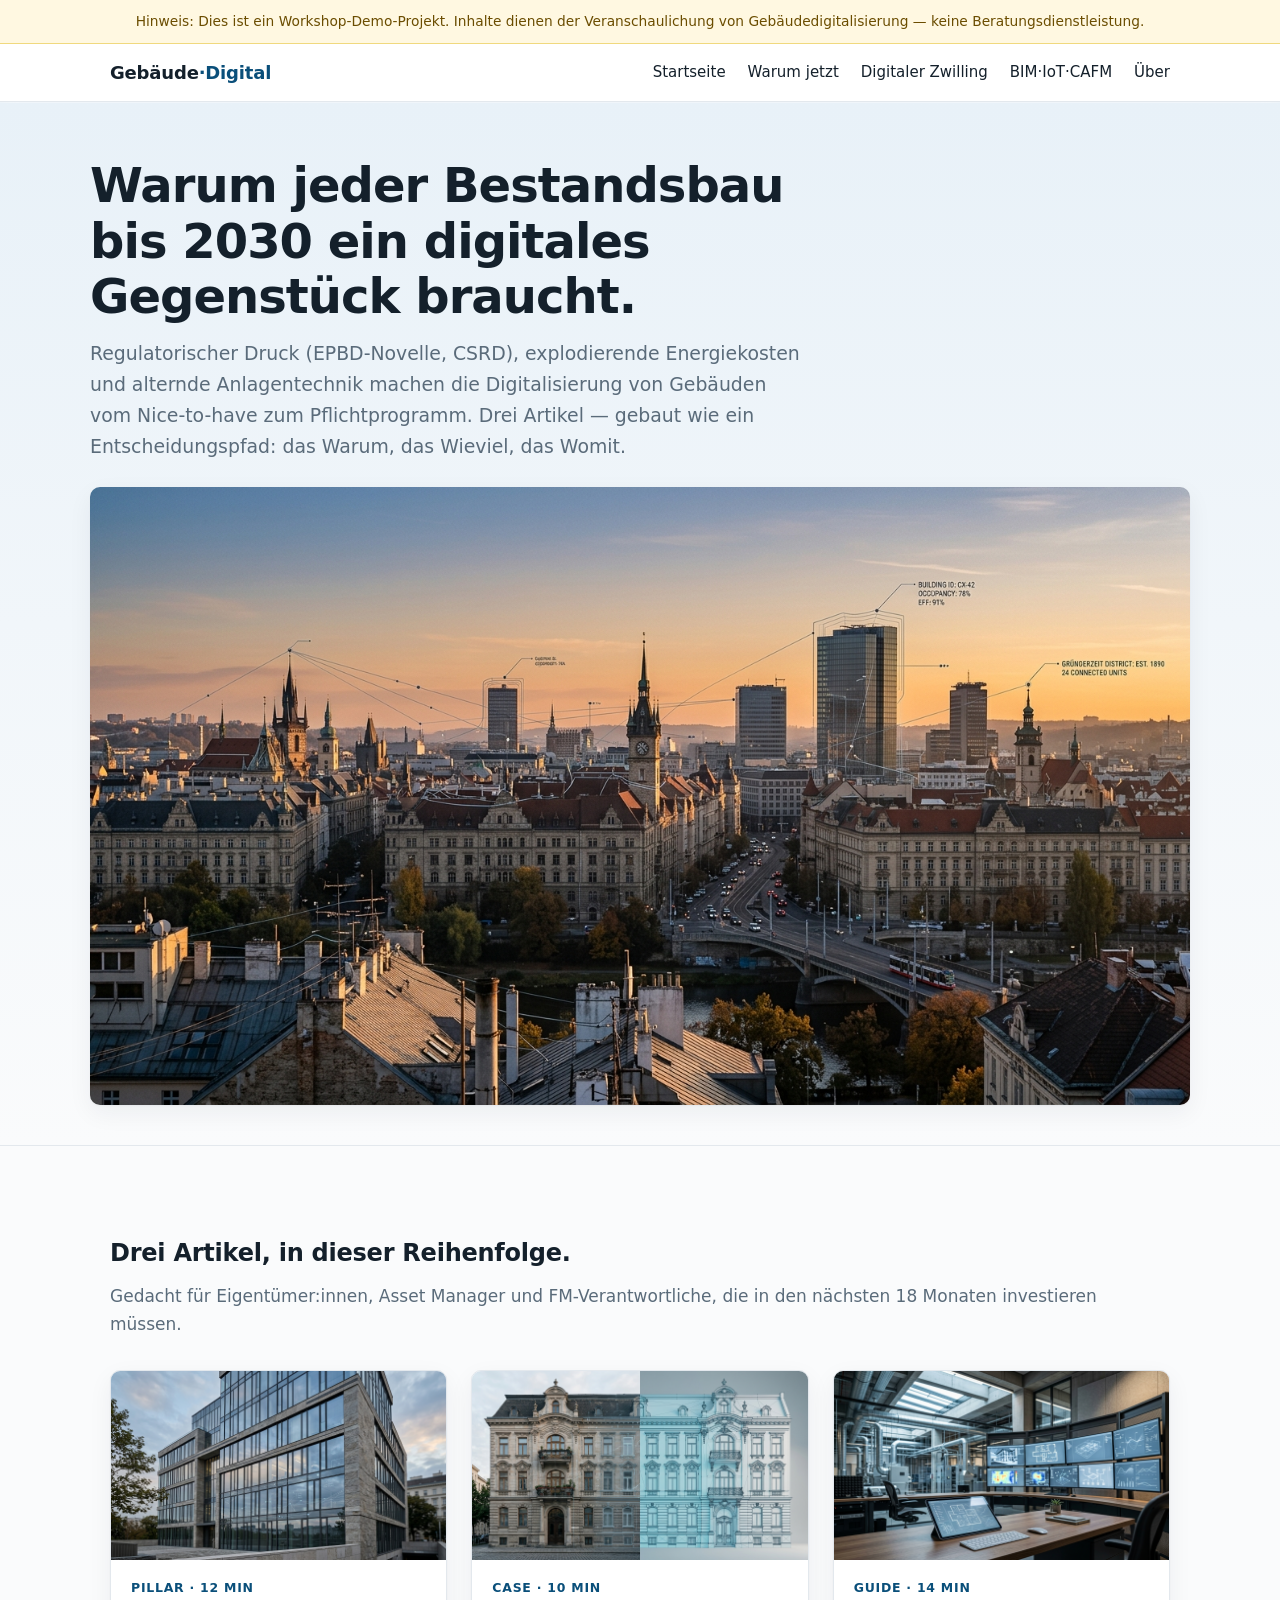
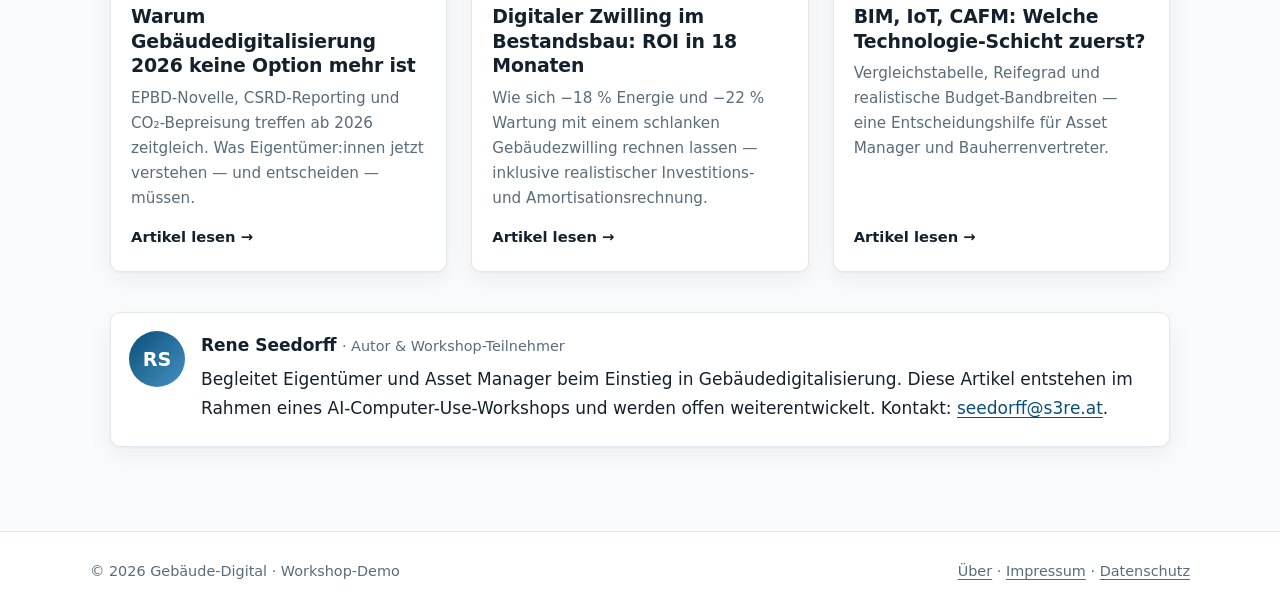
==== index.html @ 20bca10d "Initial blog: Gebäude-Digital Workshop-Demo (3 articles + AI hero images)" ====
<!doctype html>
<html lang="de-AT">
<head>
<meta charset="utf-8">
<meta name="viewport" content="width=device-width,initial-scale=1">
<title>Gebäude-Digital — Warum Bestandsgebäude jetzt digitalisieren müssen</title>
<meta name="description" content="Fachblog zur Gebäudedigitalisierung im DACH-Raum: EPBD, Digitale Zwillinge, BIM, IoT, CAFM. Drei tiefgehende Artikel für Bauherren, Asset und Facility Manager.">
<link rel="canonical" href="https://nichtagentur.github.io/gebaeude-digital/">
<link rel="stylesheet" href="assets/css/style.css">
<meta property="og:title" content="Gebäude-Digital — Warum Bestandsgebäude jetzt digitalisieren müssen">
<meta property="og:description" content="Fachblog zur Gebäudedigitalisierung im DACH-Raum: EPBD, Digitale Zwillinge, BIM, IoT, CAFM.">
<meta property="og:type" content="website">
<meta property="og:locale" content="de_AT">
<meta property="og:image" content="https://nichtagentur.github.io/gebaeude-digital/assets/img/hero-home.jpg">
<meta property="og:url" content="https://nichtagentur.github.io/gebaeude-digital/">
<meta name="twitter:card" content="summary_large_image">
<script type="application/ld+json">
{
  "@context": "https://schema.org",
  "@graph": [
    {
      "@type": "WebSite",
      "@id": "https://nichtagentur.github.io/gebaeude-digital/#website",
      "url": "https://nichtagentur.github.io/gebaeude-digital/",
      "name": "Gebäude-Digital",
      "inLanguage": "de-AT",
      "description": "Fachblog zur Gebäudedigitalisierung für Bauherren, Asset Manager und Facility Manager im DACH-Raum.",
      "publisher": {"@id": "https://nichtagentur.github.io/gebaeude-digital/#org"}
    },
    {
      "@type": "Organization",
      "@id": "https://nichtagentur.github.io/gebaeude-digital/#org",
      "name": "Gebäude-Digital (Workshop-Demo)",
      "url": "https://nichtagentur.github.io/gebaeude-digital/",
      "description": "Demonstrationsprojekt im Rahmen eines AI-Computer-Use-Workshops, Wien."
    },
    {
      "@type": "Person",
      "@id": "https://nichtagentur.github.io/gebaeude-digital/#author",
      "name": "Rene Seedorff",
      "description": "Workshop-Teilnehmer und Autor dieser Demo-Artikel.",
      "email": "seedorff@s3re.at"
    }
  ]
}
</script>
</head>
<body>
<div class="demo-notice">Hinweis: Dies ist ein Workshop-Demo-Projekt. Inhalte dienen der Veranschaulichung von Gebäudedigitalisierung — keine Beratungsdienstleistung.</div>

<header class="site-header">
  <div class="site-header-inner">
    <a class="brand" href="./">Gebäude<span>·Digital</span></a>
    <nav class="site-nav" aria-label="Hauptnavigation">
      <a href="./">Startseite</a>
      <a href="warum-gebaeude-digitalisieren-2026.html">Warum jetzt</a>
      <a href="digitaler-zwilling-bestandsbau-roi.html">Digitaler Zwilling</a>
      <a href="bim-iot-cafm-technologie-stack.html">BIM·IoT·CAFM</a>
      <a href="ueber.html">Über</a>
    </nav>
  </div>
</header>

<section class="hero">
  <div class="hero-inner">
    <h1>Warum jeder Bestandsbau bis 2030 ein digitales Gegenstück braucht.</h1>
    <p class="lede">Regulatorischer Druck (EPBD-Novelle, CSRD), explodierende Energiekosten und alternde Anlagentechnik machen die Digitalisierung von Gebäuden vom Nice-to-have zum Pflichtprogramm. Drei Artikel — gebaut wie ein Entscheidungspfad: das Warum, das Wieviel, das Womit.</p>
    <img src="assets/img/hero-home.jpg" alt="Skyline mit Bürogebäuden und überlagerten Gebäudedaten — symbolisch für Gebäudedigitalisierung im DACH-Raum" width="1600" height="900" loading="eager" fetchpriority="high">
  </div>
</section>

<main class="wide">
  <h2 class="section-head">Drei Artikel, in dieser Reihenfolge.</h2>
  <p class="section-sub">Gedacht für Eigentümer:innen, Asset Manager und FM-Verantwortliche, die in den nächsten 18 Monaten investieren müssen.</p>

  <div class="cards">
    <article class="card">
      <a href="warum-gebaeude-digitalisieren-2026.html"><img src="assets/img/hero-warum.jpg" alt="Modernes Bürogebäude in Wien mit Energie-Dateneinblendungen — Symbolbild Gebäudedigitalisierung" width="1600" height="900" loading="lazy"></a>
      <div class="card-body">
        <div class="card-tag">Pillar · 12 min</div>
        <h2><a href="warum-gebaeude-digitalisieren-2026.html">Warum Gebäudedigitalisierung 2026 keine Option mehr ist</a></h2>
        <p>EPBD-Novelle, CSRD-Reporting und CO₂-Bepreisung treffen ab 2026 zeitgleich. Was Eigentümer:innen jetzt verstehen — und entscheiden — müssen.</p>
        <span class="more">Artikel lesen →</span>
      </div>
    </article>

    <article class="card">
      <a href="digitaler-zwilling-bestandsbau-roi.html"><img src="assets/img/hero-zwilling.jpg" alt="Vergleich zwischen einem Gründerzeit-Wohnhaus und seinem digitalen Zwilling als Wireframe-Modell" width="1600" height="900" loading="lazy"></a>
      <div class="card-body">
        <div class="card-tag">Case · 10 min</div>
        <h2><a href="digitaler-zwilling-bestandsbau-roi.html">Digitaler Zwilling im Bestandsbau: ROI in 18 Monaten</a></h2>
        <p>Wie sich −18 % Energie und −22 % Wartung mit einem schlanken Gebäudezwilling rechnen lassen — inklusive realistischer Investitions- und Amortisationsrechnung.</p>
        <span class="more">Artikel lesen →</span>
      </div>
    </article>

    <article class="card">
      <a href="bim-iot-cafm-technologie-stack.html"><img src="assets/img/hero-stack.jpg" alt="Gebäudeleitstand mit Dashboards und Tablet — Symbolbild für BIM, IoT und CAFM Technologie-Stack" width="1600" height="900" loading="lazy"></a>
      <div class="card-body">
        <div class="card-tag">Guide · 14 min</div>
        <h2><a href="bim-iot-cafm-technologie-stack.html">BIM, IoT, CAFM: Welche Technologie-Schicht zuerst?</a></h2>
        <p>Vergleichstabelle, Reifegrad und realistische Budget-Bandbreiten — eine Entscheidungshilfe für Asset Manager und Bauherrenvertreter.</p>
        <span class="more">Artikel lesen →</span>
      </div>
    </article>
  </div>

  <section class="author">
    <div class="author-avatar">RS</div>
    <div class="author-body">
      <p><strong>Rene Seedorff</strong> <span class="role">· Autor & Workshop-Teilnehmer</span></p>
      <p>Begleitet Eigentümer und Asset Manager beim Einstieg in Gebäudedigitalisierung. Diese Artikel entstehen im Rahmen eines AI-Computer-Use-Workshops und werden offen weiterentwickelt. Kontakt: <a href="mailto:seedorff@s3re.at">seedorff@s3re.at</a>.</p>
    </div>
  </section>
</main>

<footer class="site-footer">
  <div class="site-footer-inner">
    <div>© 2026 Gebäude-Digital · Workshop-Demo</div>
    <nav>
      <a href="ueber.html">Über</a> ·
      <a href="impressum.html">Impressum</a> ·
      <a href="datenschutz.html">Datenschutz</a>
    </nav>
  </div>
</footer>
</body>
</html>
---- assets/css/style.css ----
/* Gebäude-Digital — minimal, fast, GitHub-Pages */
:root {
  --c-bg: #fafbfc;
  --c-surface: #ffffff;
  --c-text: #14202b;
  --c-muted: #5a6b7a;
  --c-border: #e3e8ed;
  --c-accent: #0a4f7a;
  --c-accent-soft: #e8f1f8;
  --c-warn: #b14e00;
  --max: 760px;
  --max-wide: 1100px;
  --r: 10px;
  --shadow: 0 1px 2px rgba(20,32,43,.04), 0 8px 24px rgba(20,32,43,.06);
}
* { box-sizing: border-box; }
html { scroll-behavior: smooth; }
body {
  margin: 0;
  font-family: -apple-system, BlinkMacSystemFont, "Segoe UI", system-ui, "Helvetica Neue", Arial, sans-serif;
  font-size: 17px;
  line-height: 1.65;
  color: var(--c-text);
  background: var(--c-bg);
  -webkit-font-smoothing: antialiased;
}
img { max-width: 100%; height: auto; display: block; }
a { color: var(--c-accent); text-decoration: underline; text-underline-offset: 3px; }
a:hover { text-decoration-thickness: 2px; }

/* Header */
.site-header {
  background: var(--c-surface);
  border-bottom: 1px solid var(--c-border);
  position: sticky; top: 0; z-index: 50;
  backdrop-filter: saturate(1.4) blur(8px);
}
.site-header-inner {
  max-width: var(--max-wide);
  margin: 0 auto;
  padding: 14px 20px;
  display: flex;
  align-items: center;
  justify-content: space-between;
  gap: 20px;
}
.brand {
  font-weight: 700;
  font-size: 18px;
  color: var(--c-text);
  text-decoration: none;
  letter-spacing: -0.01em;
}
.brand span { color: var(--c-accent); }
.site-nav { display: flex; gap: 22px; flex-wrap: wrap; }
.site-nav a { color: var(--c-text); text-decoration: none; font-weight: 500; font-size: 15px; }
.site-nav a:hover { color: var(--c-accent); }

/* Hero */
.hero {
  background: linear-gradient(180deg, var(--c-accent-soft) 0%, var(--c-bg) 100%);
  padding: 56px 20px 40px;
  border-bottom: 1px solid var(--c-border);
}
.hero-inner { max-width: var(--max-wide); margin: 0 auto; }
.hero h1 {
  font-size: clamp(2rem, 4vw, 3rem);
  line-height: 1.15;
  letter-spacing: -0.02em;
  margin: 0 0 14px;
  max-width: 22ch;
}
.hero p.lede {
  font-size: 1.18rem;
  color: var(--c-muted);
  max-width: 60ch;
  margin: 0 0 24px;
}
.hero img {
  border-radius: var(--r);
  box-shadow: var(--shadow);
  margin-top: 20px;
  aspect-ratio: 16/9;
  object-fit: cover;
}

/* Container */
main { max-width: var(--max); margin: 0 auto; padding: 40px 20px 60px; }
main.wide { max-width: var(--max-wide); }

/* Article */
article h1 {
  font-size: clamp(1.7rem, 3vw, 2.4rem);
  line-height: 1.2;
  letter-spacing: -0.015em;
  margin: 0 0 12px;
}
article .meta {
  color: var(--c-muted);
  font-size: 0.95rem;
  margin-bottom: 28px;
  display: flex; flex-wrap: wrap; gap: 14px;
}
article .hero-img {
  border-radius: var(--r);
  box-shadow: var(--shadow);
  margin: 0 0 32px;
  aspect-ratio: 16/9;
  object-fit: cover;
  width: 100%;
}
article h2 {
  font-size: 1.5rem;
  margin: 44px 0 12px;
  letter-spacing: -0.01em;
}
article h3 { font-size: 1.18rem; margin: 28px 0 8px; }
article p { margin: 0 0 16px; }
article ul, article ol { padding-left: 22px; margin: 0 0 16px; }
article li { margin-bottom: 6px; }
article blockquote {
  border-left: 3px solid var(--c-accent);
  padding: 4px 0 4px 18px;
  color: var(--c-muted);
  margin: 24px 0;
  font-style: italic;
}
article table {
  width: 100%;
  border-collapse: collapse;
  margin: 20px 0;
  font-size: 0.95rem;
  background: var(--c-surface);
  border-radius: var(--r);
  overflow: hidden;
  box-shadow: var(--shadow);
}
article th, article td {
  text-align: left;
  padding: 12px 14px;
  border-bottom: 1px solid var(--c-border);
  vertical-align: top;
}
article th { background: var(--c-accent-soft); font-weight: 600; color: var(--c-text); }
article tr:last-child td { border-bottom: none; }

/* Callouts */
.callout {
  background: var(--c-accent-soft);
  border-left: 4px solid var(--c-accent);
  padding: 16px 18px;
  border-radius: 4px;
  margin: 24px 0;
  font-size: 0.97rem;
}
.callout strong { color: var(--c-accent); }
.callout.warn { background: #fff3e8; border-left-color: var(--c-warn); }
.callout.warn strong { color: var(--c-warn); }

/* TL;DR */
.tldr {
  background: var(--c-surface);
  border: 1px solid var(--c-border);
  border-radius: var(--r);
  padding: 18px 22px;
  margin: 0 0 32px;
  box-shadow: var(--shadow);
}
.tldr h2 {
  margin: 0 0 8px;
  font-size: 0.85rem;
  text-transform: uppercase;
  letter-spacing: 0.08em;
  color: var(--c-accent);
}
.tldr p { margin: 0; }

/* FAQ */
.faq h2 { margin-top: 40px; }
.faq details {
  background: var(--c-surface);
  border: 1px solid var(--c-border);
  border-radius: var(--r);
  padding: 14px 18px;
  margin-bottom: 10px;
}
.faq details[open] { box-shadow: var(--shadow); }
.faq summary {
  font-weight: 600;
  cursor: pointer;
  list-style: none;
  position: relative;
  padding-right: 26px;
}
.faq summary::-webkit-details-marker { display: none; }
.faq summary::after {
  content: "+"; position: absolute; right: 0; top: 0;
  font-size: 1.3rem; font-weight: 400; color: var(--c-accent);
}
.faq details[open] summary::after { content: "−"; }
.faq details p { margin: 12px 0 0; }

/* Author box */
.author {
  display: flex;
  gap: 16px;
  align-items: flex-start;
  background: var(--c-surface);
  border: 1px solid var(--c-border);
  border-radius: var(--r);
  padding: 18px;
  margin: 40px 0 24px;
  box-shadow: var(--shadow);
}
.author-avatar {
  width: 56px; height: 56px;
  border-radius: 50%;
  background: linear-gradient(135deg, var(--c-accent), #4691c1);
  color: white;
  display: flex; align-items: center; justify-content: center;
  font-weight: 700; font-size: 1.2rem;
  flex-shrink: 0;
}
.author-body p { margin: 0 0 6px; }
.author-body .role { color: var(--c-muted); font-size: 0.9rem; }

/* Article cards (home) */
.cards {
  display: grid;
  gap: 24px;
  grid-template-columns: repeat(auto-fit, minmax(280px, 1fr));
  margin: 32px 0;
}
.card {
  background: var(--c-surface);
  border: 1px solid var(--c-border);
  border-radius: var(--r);
  overflow: hidden;
  box-shadow: var(--shadow);
  transition: transform .18s ease, box-shadow .18s ease;
  display: flex; flex-direction: column;
}
.card:hover { transform: translateY(-2px); box-shadow: 0 4px 8px rgba(20,32,43,.06), 0 16px 36px rgba(20,32,43,.08); }
.card img { aspect-ratio: 16/9; object-fit: cover; }
.card-body { padding: 18px 20px 22px; flex: 1; display: flex; flex-direction: column; }
.card-tag {
  font-size: 0.78rem;
  text-transform: uppercase;
  letter-spacing: 0.06em;
  color: var(--c-accent);
  font-weight: 600;
  margin-bottom: 6px;
}
.card h2 { font-size: 1.18rem; margin: 0 0 8px; line-height: 1.3; }
.card h2 a { color: var(--c-text); text-decoration: none; }
.card h2 a:hover { color: var(--c-accent); }
.card p { color: var(--c-muted); margin: 0 0 14px; font-size: 0.95rem; }
.card .more {
  margin-top: auto;
  font-size: 0.92rem;
  font-weight: 600;
}

/* Section heads on home */
.section-head { margin: 48px 0 8px; font-size: 1.5rem; letter-spacing: -0.01em; }
.section-sub { color: var(--c-muted); margin: 0 0 16px; }

/* Internal links block */
.related {
  background: var(--c-accent-soft);
  border-radius: var(--r);
  padding: 20px 22px;
  margin: 36px 0 8px;
}
.related h2 { margin: 0 0 10px; font-size: 1.05rem; }
.related ul { margin: 0; padding-left: 20px; }

/* Footer */
.site-footer {
  border-top: 1px solid var(--c-border);
  background: var(--c-surface);
  padding: 28px 20px;
  color: var(--c-muted);
  font-size: 0.9rem;
}
.site-footer-inner {
  max-width: var(--max-wide);
  margin: 0 auto;
  display: flex;
  flex-wrap: wrap;
  gap: 12px 24px;
  justify-content: space-between;
}
.site-footer a { color: var(--c-muted); }
.demo-notice {
  background: #fff8e1;
  color: #6b4d00;
  padding: 10px 20px;
  font-size: 0.86rem;
  text-align: center;
  border-bottom: 1px solid #f0d97e;
}

@media (max-width: 600px) {
  body { font-size: 16px; }
  .hero { padding: 36px 18px 28px; }
  .site-nav { gap: 14px; }
}
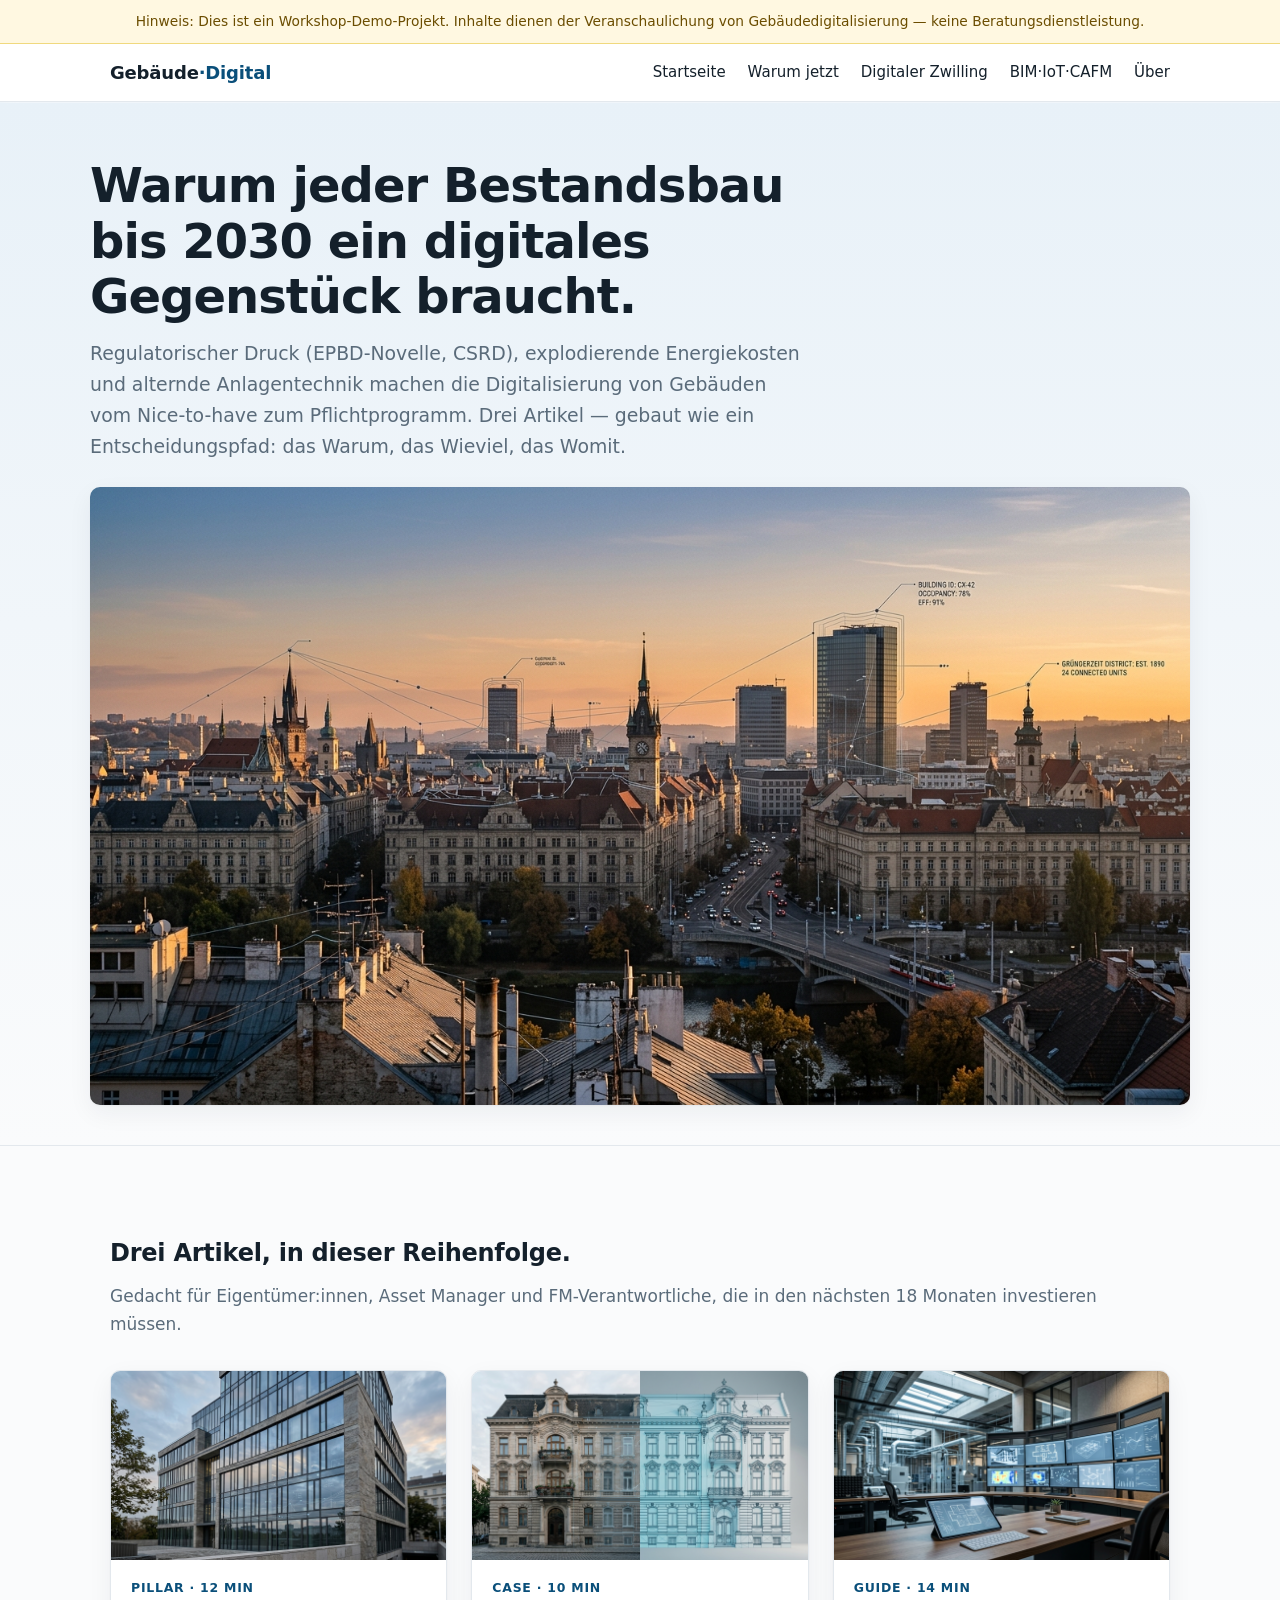
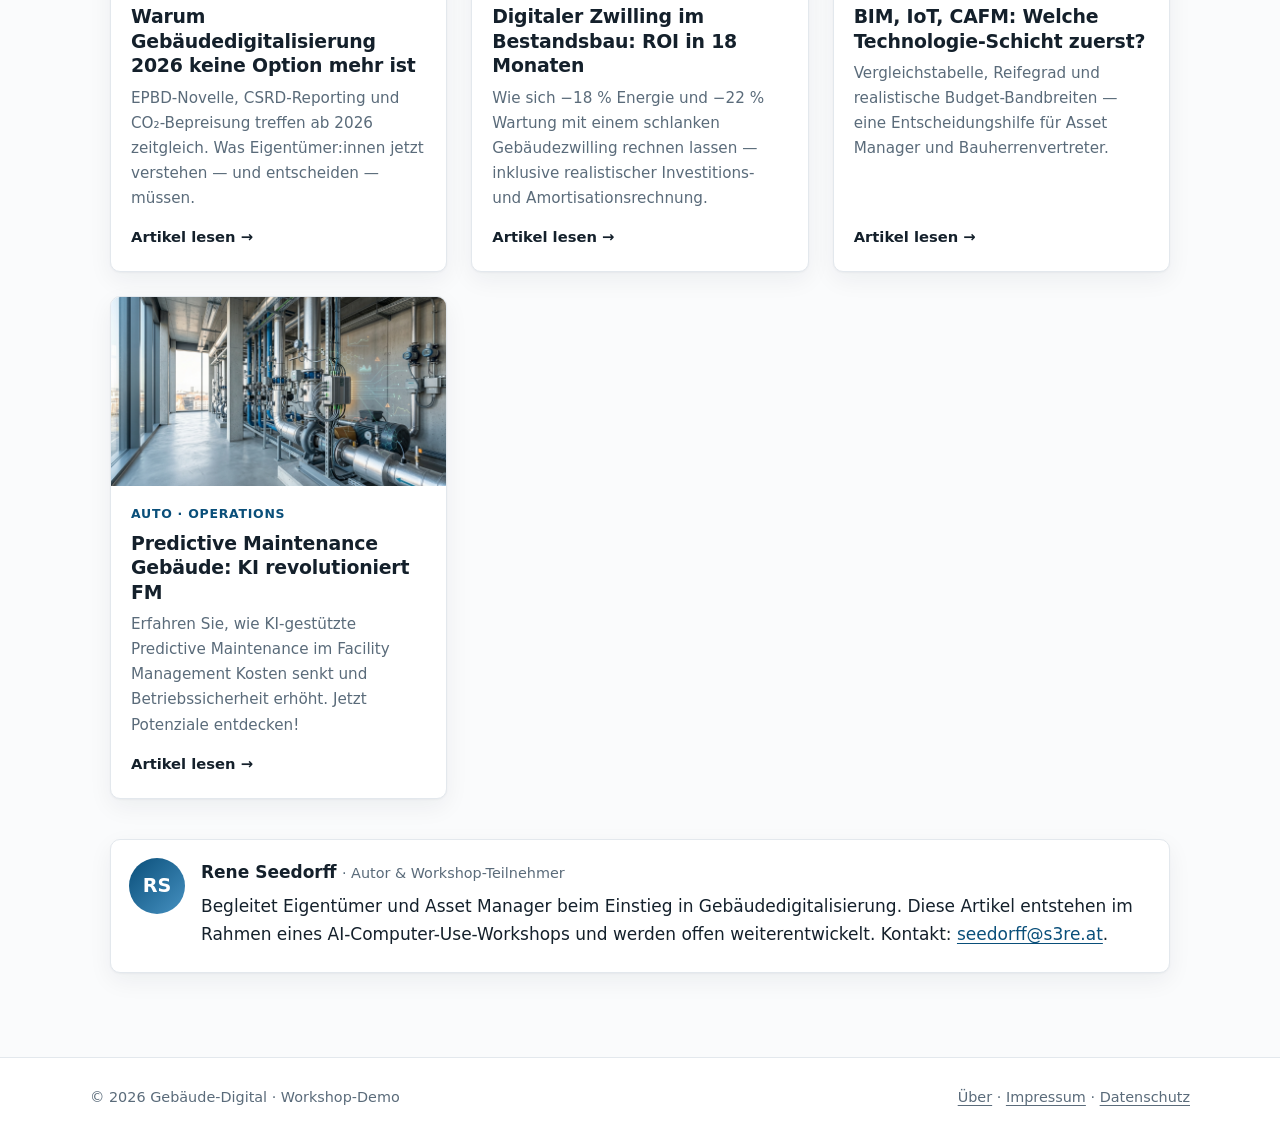
==== commit f723e2a4: "auto: add article predictive-maintenance-ki-facility-management" ====
--- a/index.html
+++ b/index.html
@@ -103,6 +103,16 @@
         <span class="more">Artikel lesen →</span>
       </div>
     </article>
+    <article class="card">
+      <a href="predictive-maintenance-ki-facility-management.html"><img src="assets/img/hero-predictive-maintenance-ki-facility-management.jpg" alt="Symbolbild Predictive Maintenance Gebäude" width="1600" height="900" loading="lazy"></a>
+      <div class="card-body">
+        <div class="card-tag">Auto · Operations</div>
+        <h2><a href="predictive-maintenance-ki-facility-management.html">Predictive Maintenance Gebäude: KI revolutioniert FM</a></h2>
+        <p>Erfahren Sie, wie KI-gestützte Predictive Maintenance im Facility Management Kosten senkt und Betriebssicherheit erhöht. Jetzt Potenziale entdecken!</p>
+        <span class="more">Artikel lesen →</span>
+      </div>
+    </article>
+
   </div>
 
   <section class="author">
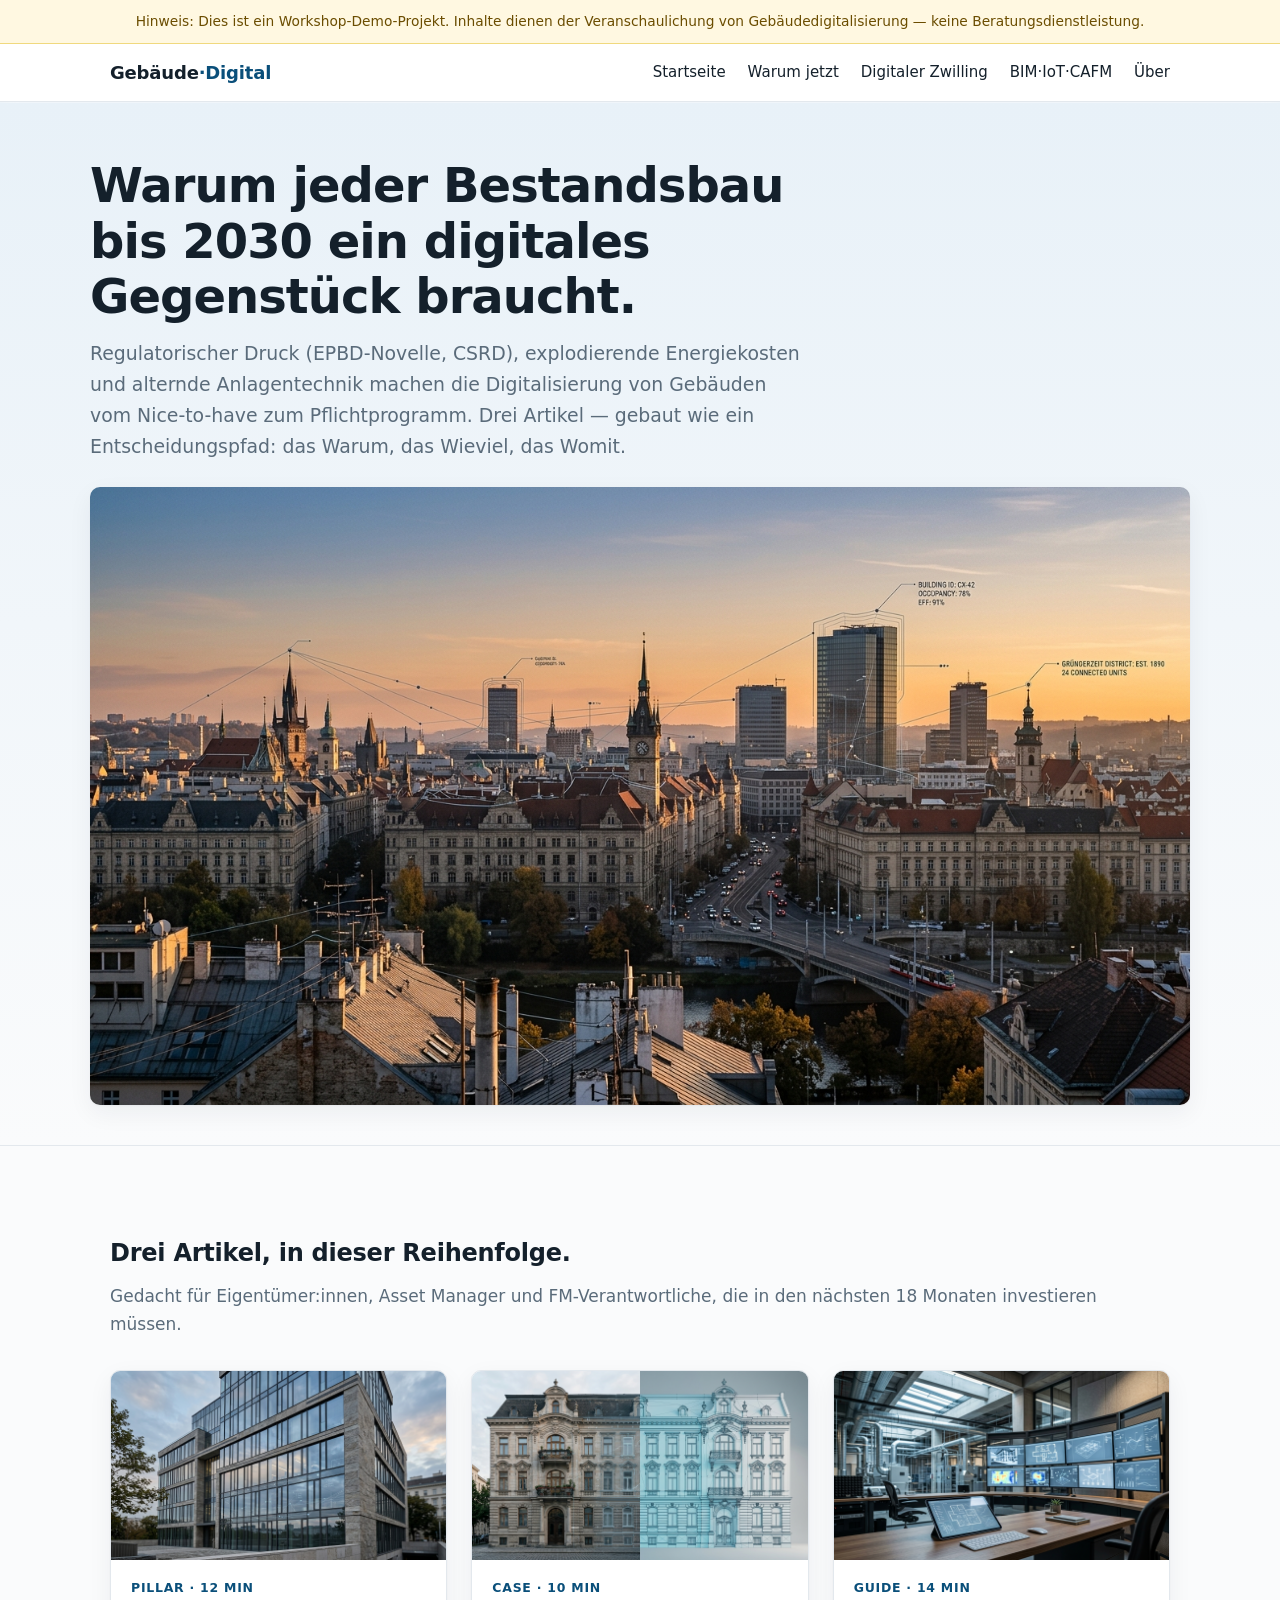
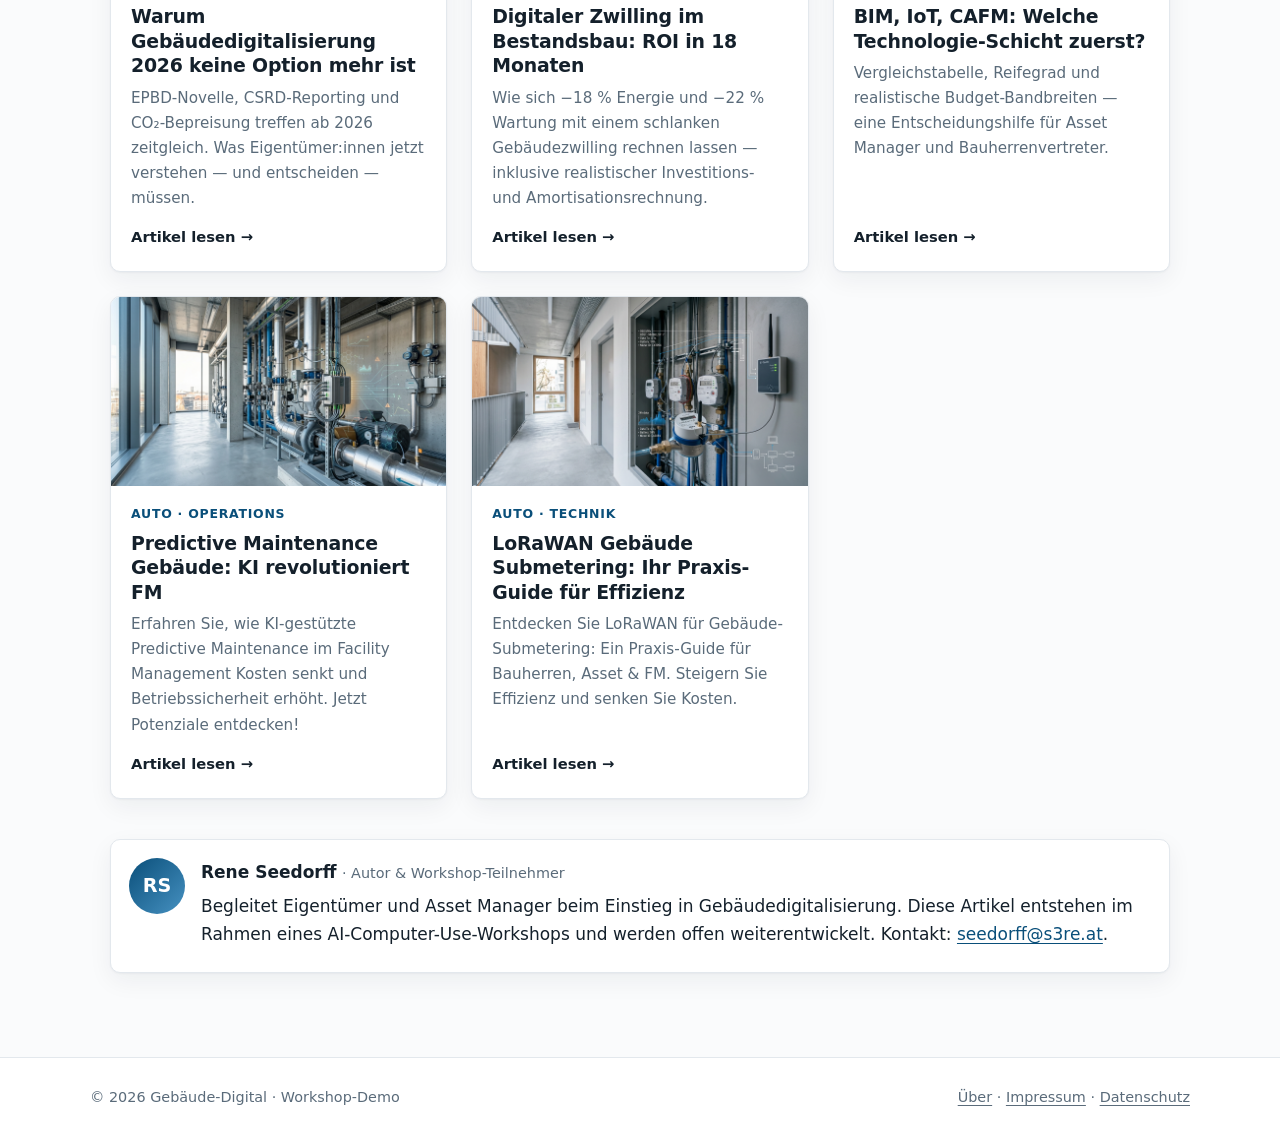
==== commit 8cb0b4f0: "auto: add article lorawan-submetering-praxis-guide" ====
--- a/index.html
+++ b/index.html
@@ -113,6 +113,16 @@
       </div>
     </article>
 
+    <article class="card">
+      <a href="lorawan-submetering-praxis-guide.html"><img src="assets/img/hero-lorawan-submetering-praxis-guide.jpg" alt="Symbolbild LoRaWAN Gebäude Submetering" width="1600" height="900" loading="lazy"></a>
+      <div class="card-body">
+        <div class="card-tag">Auto · Technik</div>
+        <h2><a href="lorawan-submetering-praxis-guide.html">LoRaWAN Gebäude Submetering: Ihr Praxis-Guide für Effizienz</a></h2>
+        <p>Entdecken Sie LoRaWAN für Gebäude-Submetering: Ein Praxis-Guide für Bauherren, Asset &amp; FM. Steigern Sie Effizienz und senken Sie Kosten.</p>
+        <span class="more">Artikel lesen →</span>
+      </div>
+    </article>
+
   </div>
 
   <section class="author">
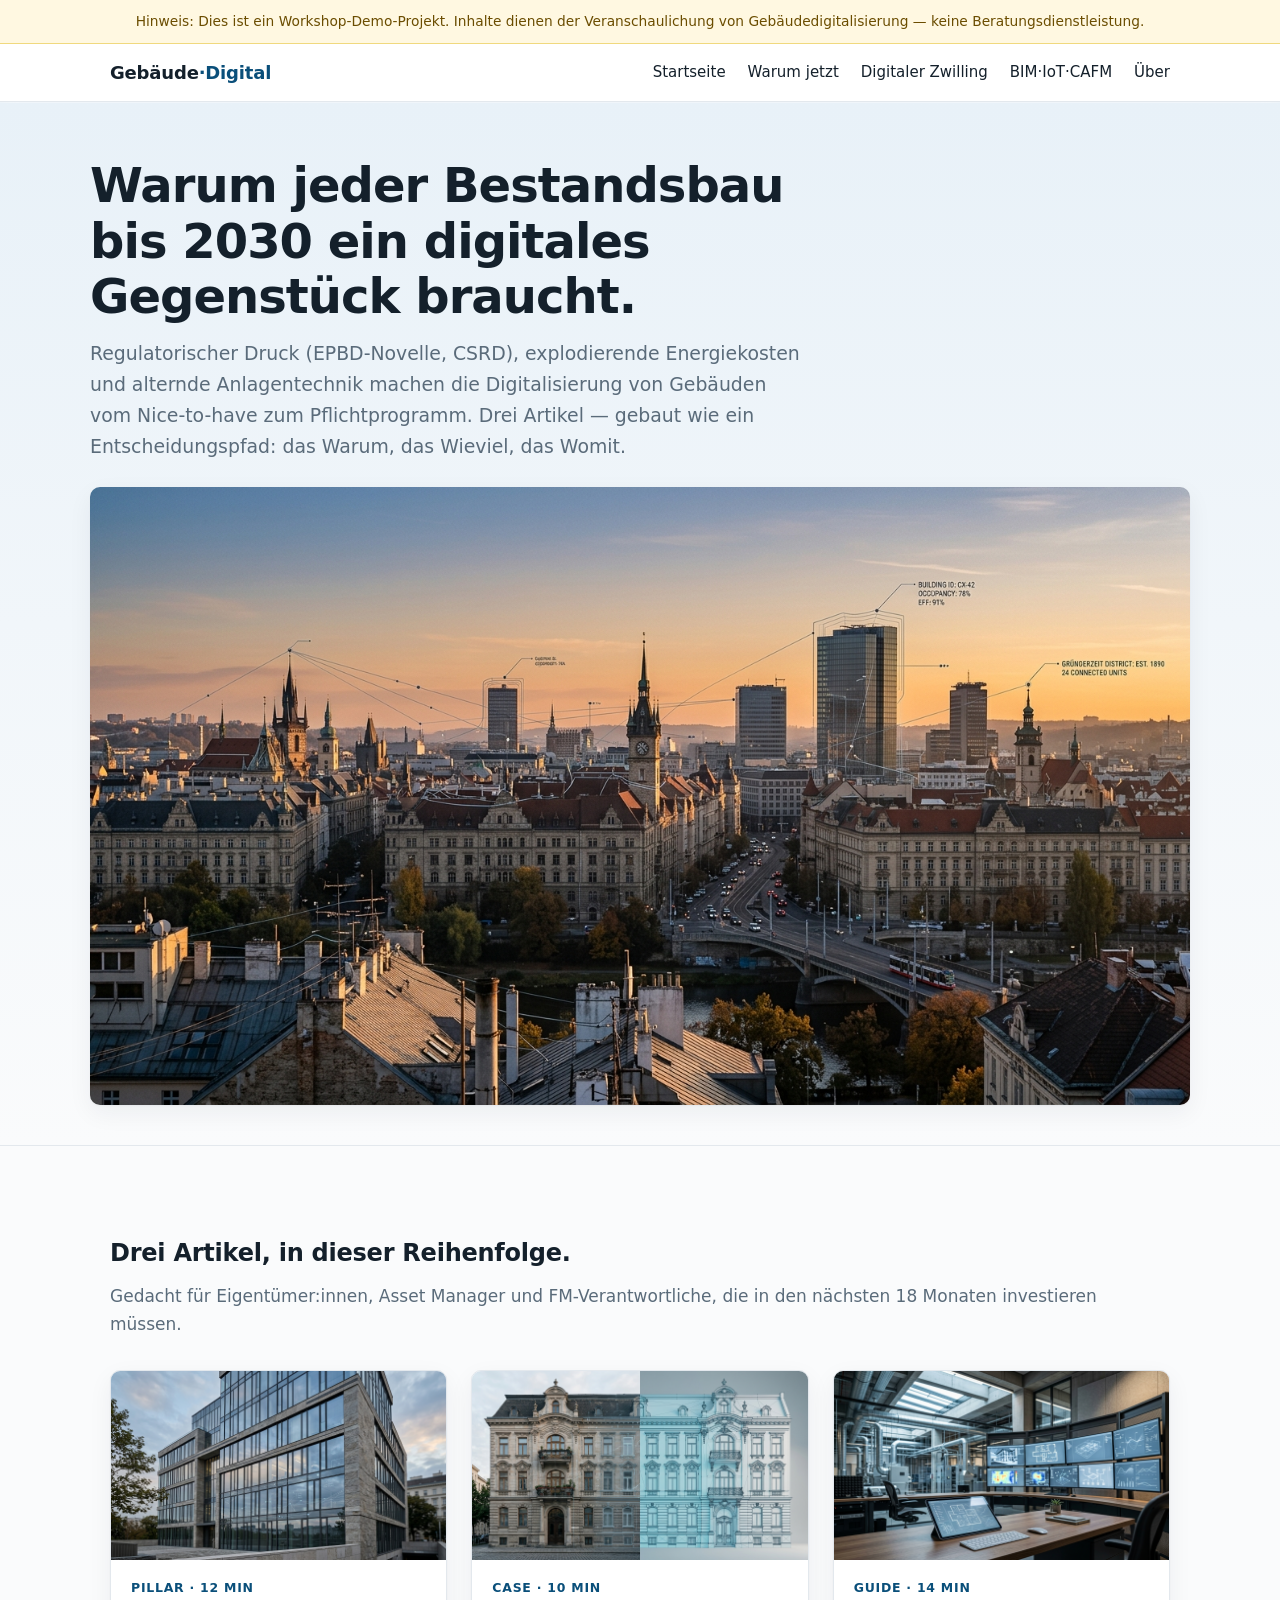
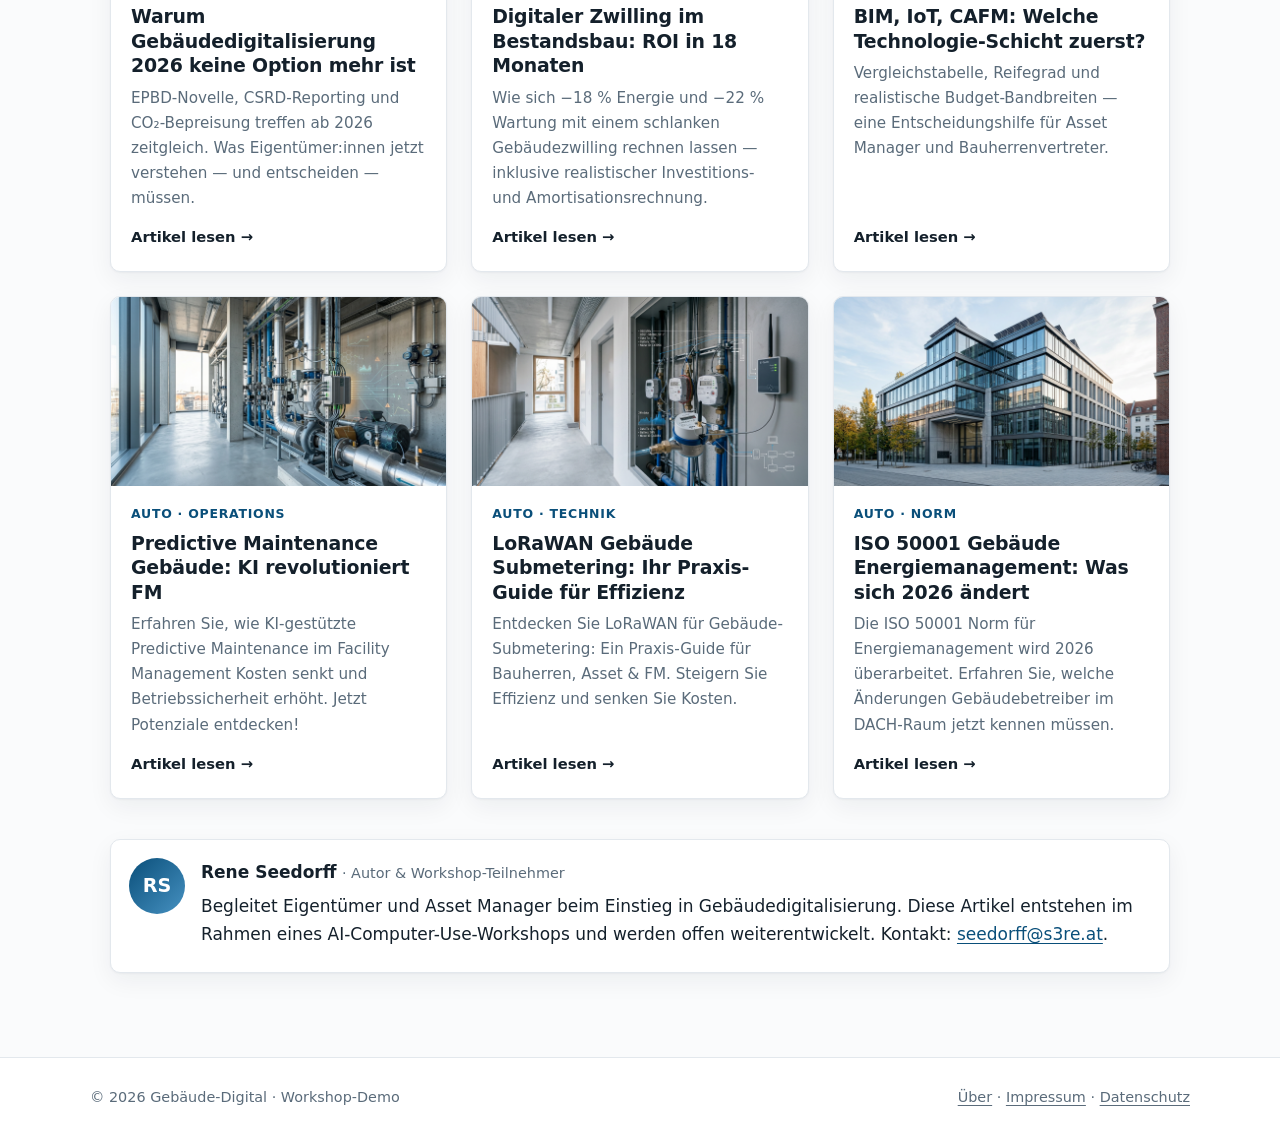
==== commit 02673a85: "auto: add article iso-50001-energiemanagement-2026" ====
--- a/index.html
+++ b/index.html
@@ -123,6 +123,16 @@
       </div>
     </article>
 
+    <article class="card">
+      <a href="iso-50001-energiemanagement-2026.html"><img src="assets/img/hero-iso-50001-energiemanagement-2026.jpg" alt="Symbolbild ISO 50001 Gebäude Energiemanagement 2026" width="1600" height="900" loading="lazy"></a>
+      <div class="card-body">
+        <div class="card-tag">Auto · Norm</div>
+        <h2><a href="iso-50001-energiemanagement-2026.html">ISO 50001 Gebäude Energiemanagement: Was sich 2026 ändert</a></h2>
+        <p>Die ISO 50001 Norm für Energiemanagement wird 2026 überarbeitet. Erfahren Sie, welche Änderungen Gebäudebetreiber im DACH-Raum jetzt kennen müssen.</p>
+        <span class="more">Artikel lesen →</span>
+      </div>
+    </article>
+
   </div>
 
   <section class="author">
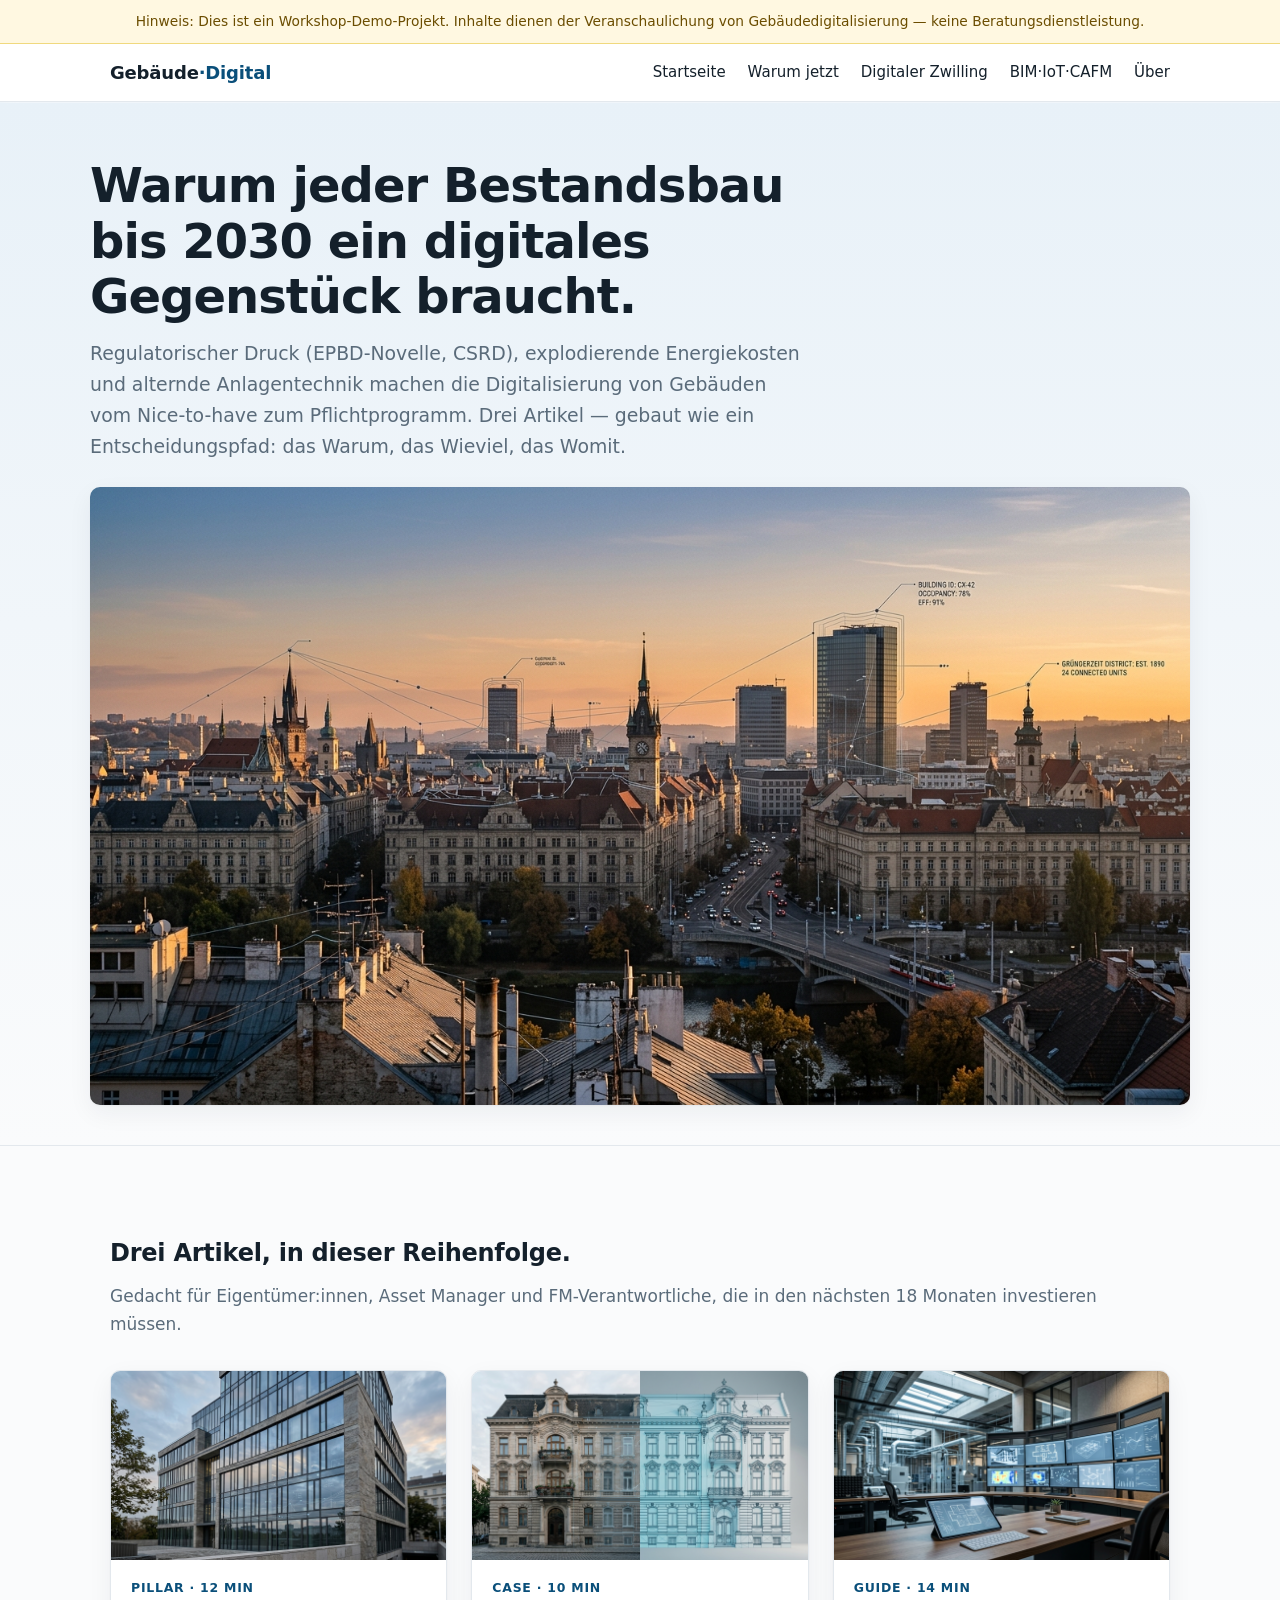
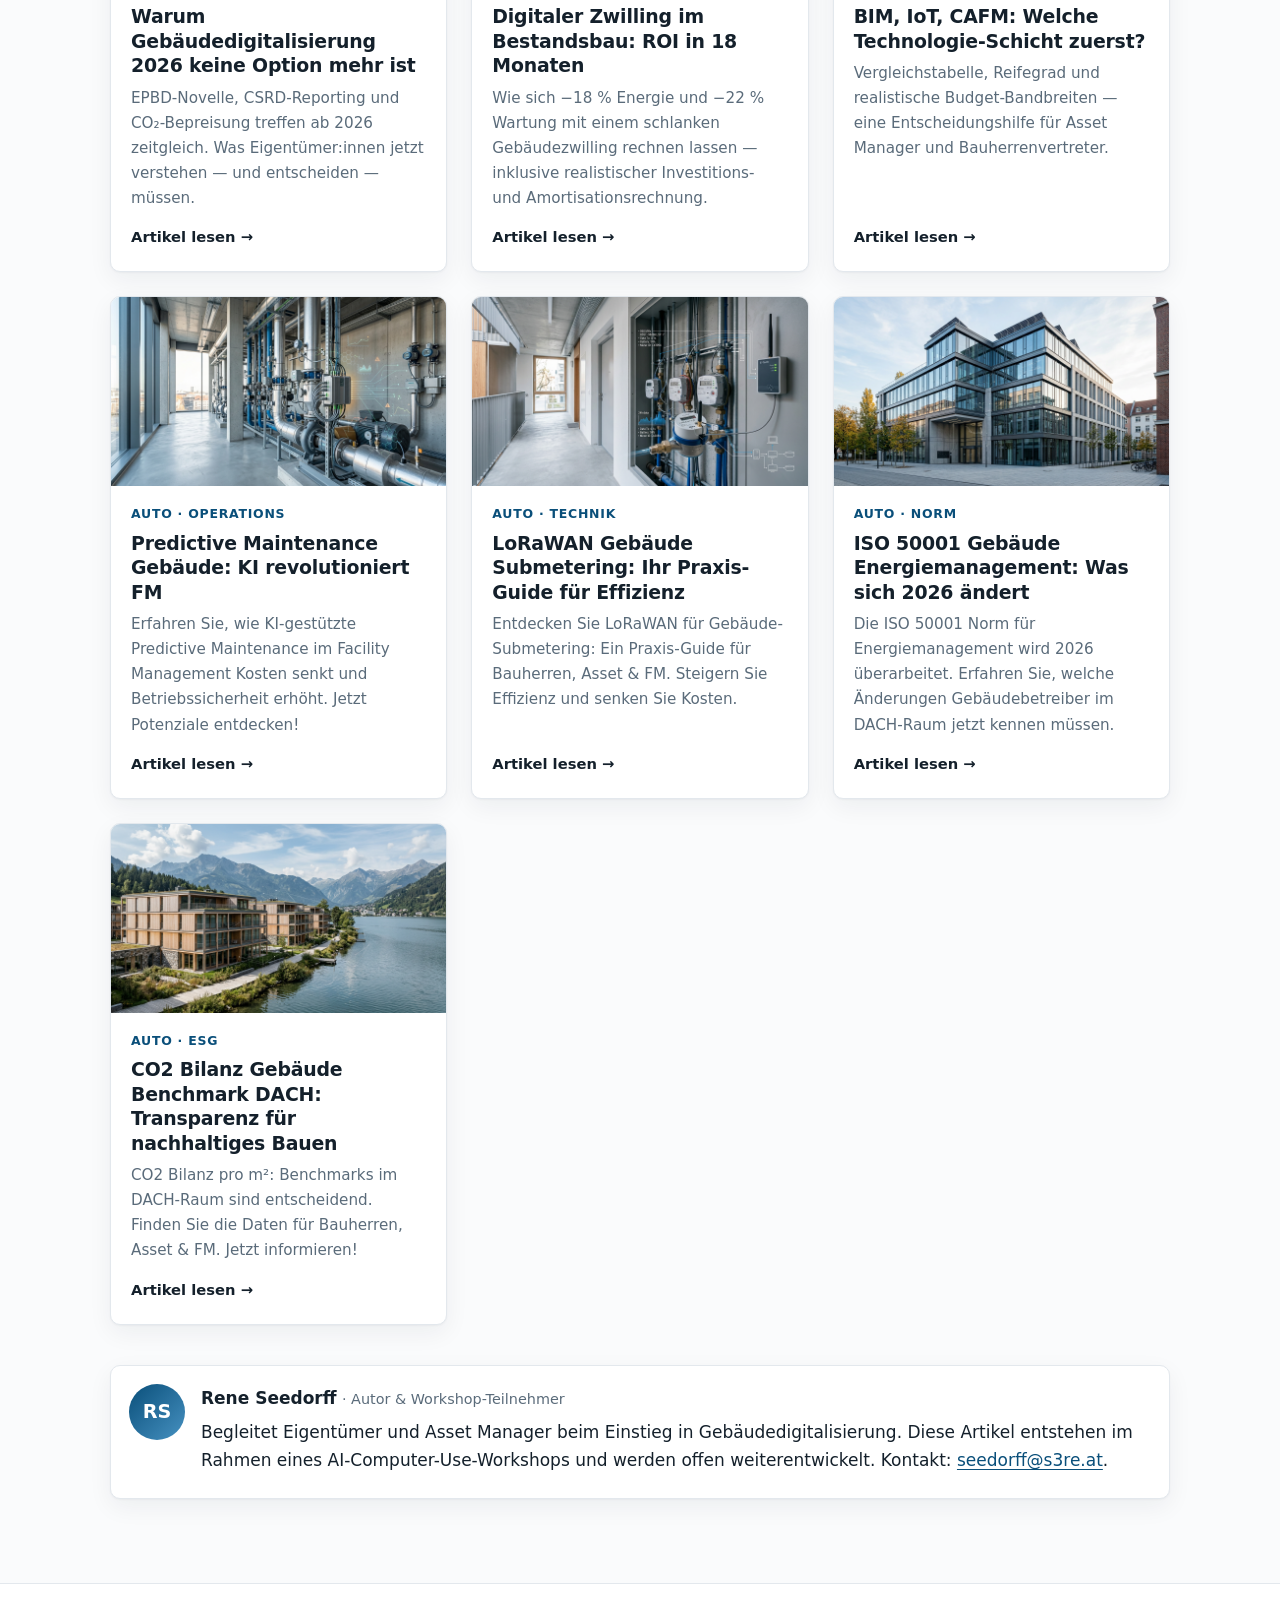
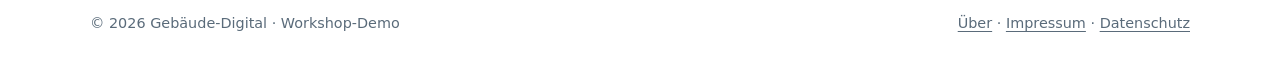
==== commit 9a776a7b: "auto: add article co2-bilanz-quadratmeter-benchmark-dach" ====
--- a/index.html
+++ b/index.html
@@ -133,6 +133,16 @@
       </div>
     </article>
 
+    <article class="card">
+      <a href="co2-bilanz-quadratmeter-benchmark-dach.html"><img src="assets/img/hero-co2-bilanz-quadratmeter-benchmark-dach.jpg" alt="Symbolbild CO2 Bilanz Gebäude Benchmark DACH" width="1600" height="900" loading="lazy"></a>
+      <div class="card-body">
+        <div class="card-tag">Auto · ESG</div>
+        <h2><a href="co2-bilanz-quadratmeter-benchmark-dach.html">CO2 Bilanz Gebäude Benchmark DACH: Transparenz für nachhaltiges Bauen</a></h2>
+        <p>CO2 Bilanz pro m²: Benchmarks im DACH-Raum sind entscheidend. Finden Sie die Daten für Bauherren, Asset &amp; FM. Jetzt informieren!</p>
+        <span class="more">Artikel lesen →</span>
+      </div>
+    </article>
+
   </div>
 
   <section class="author">
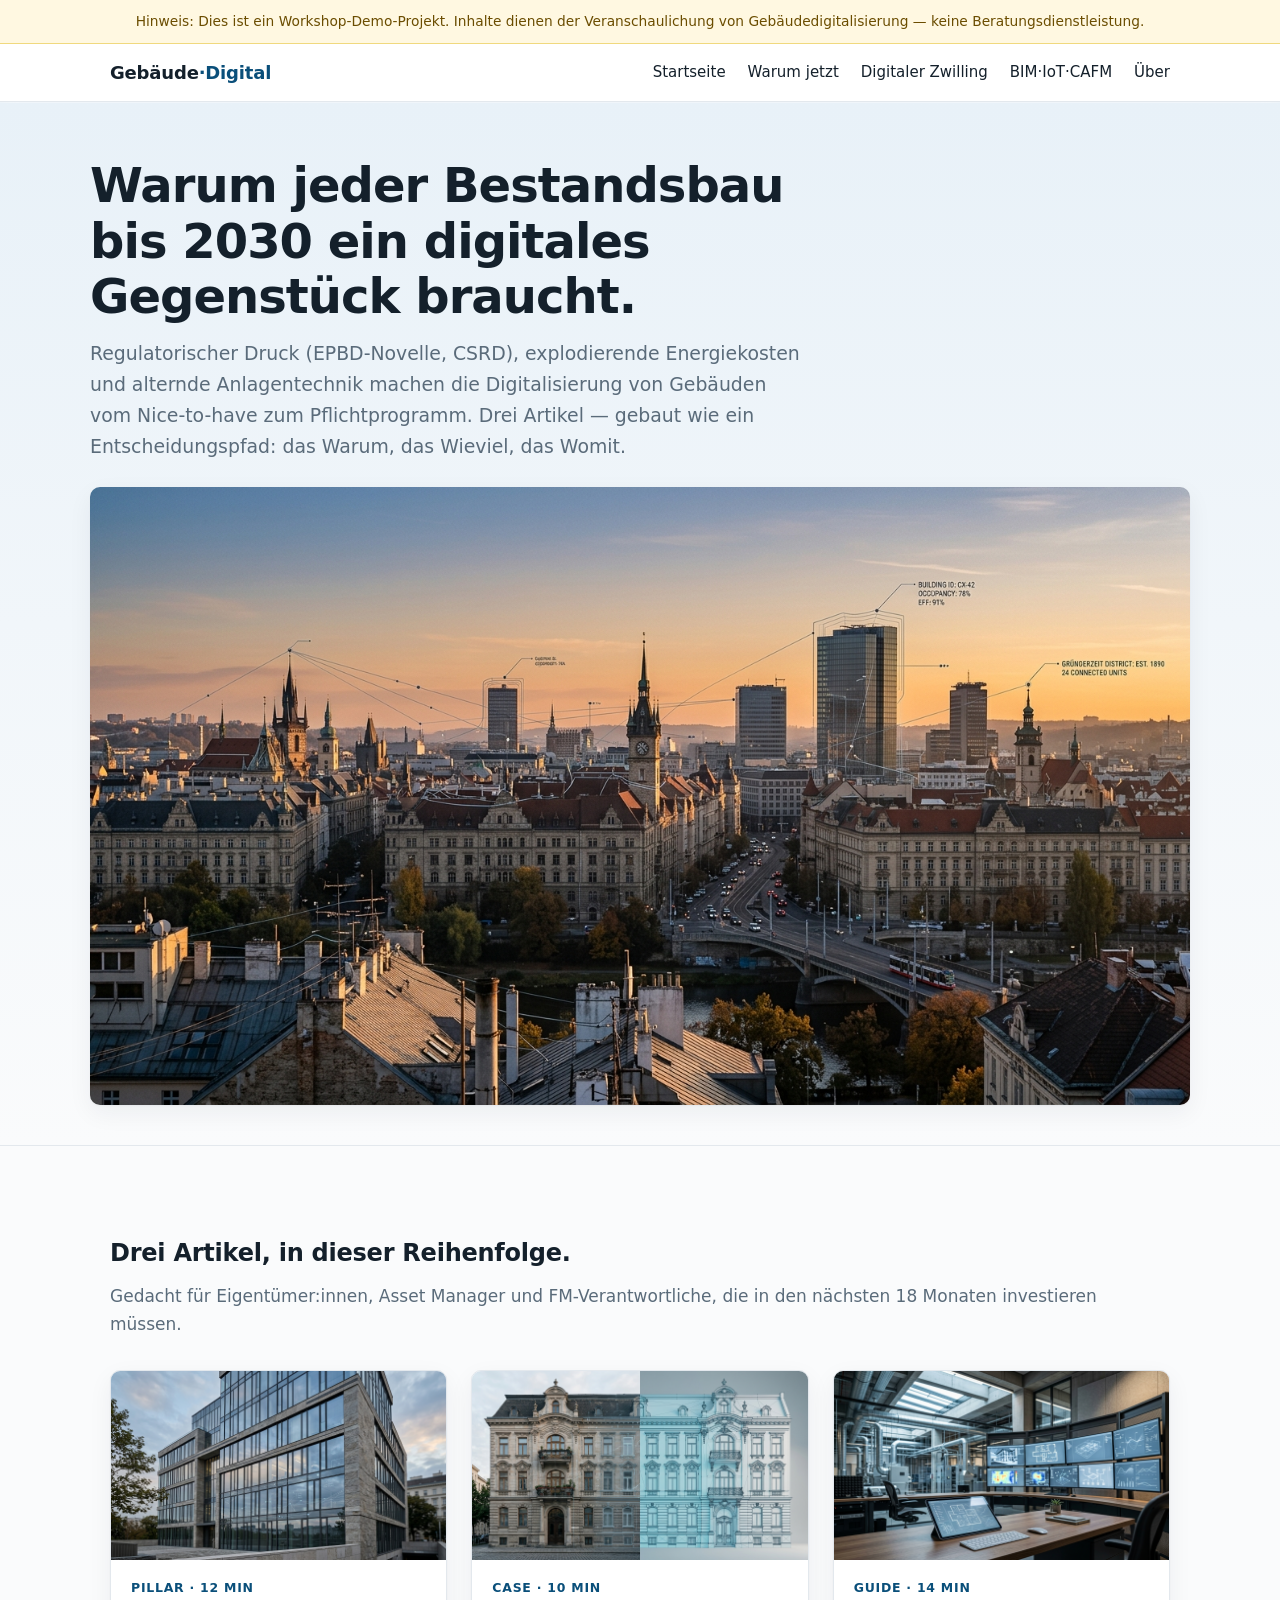
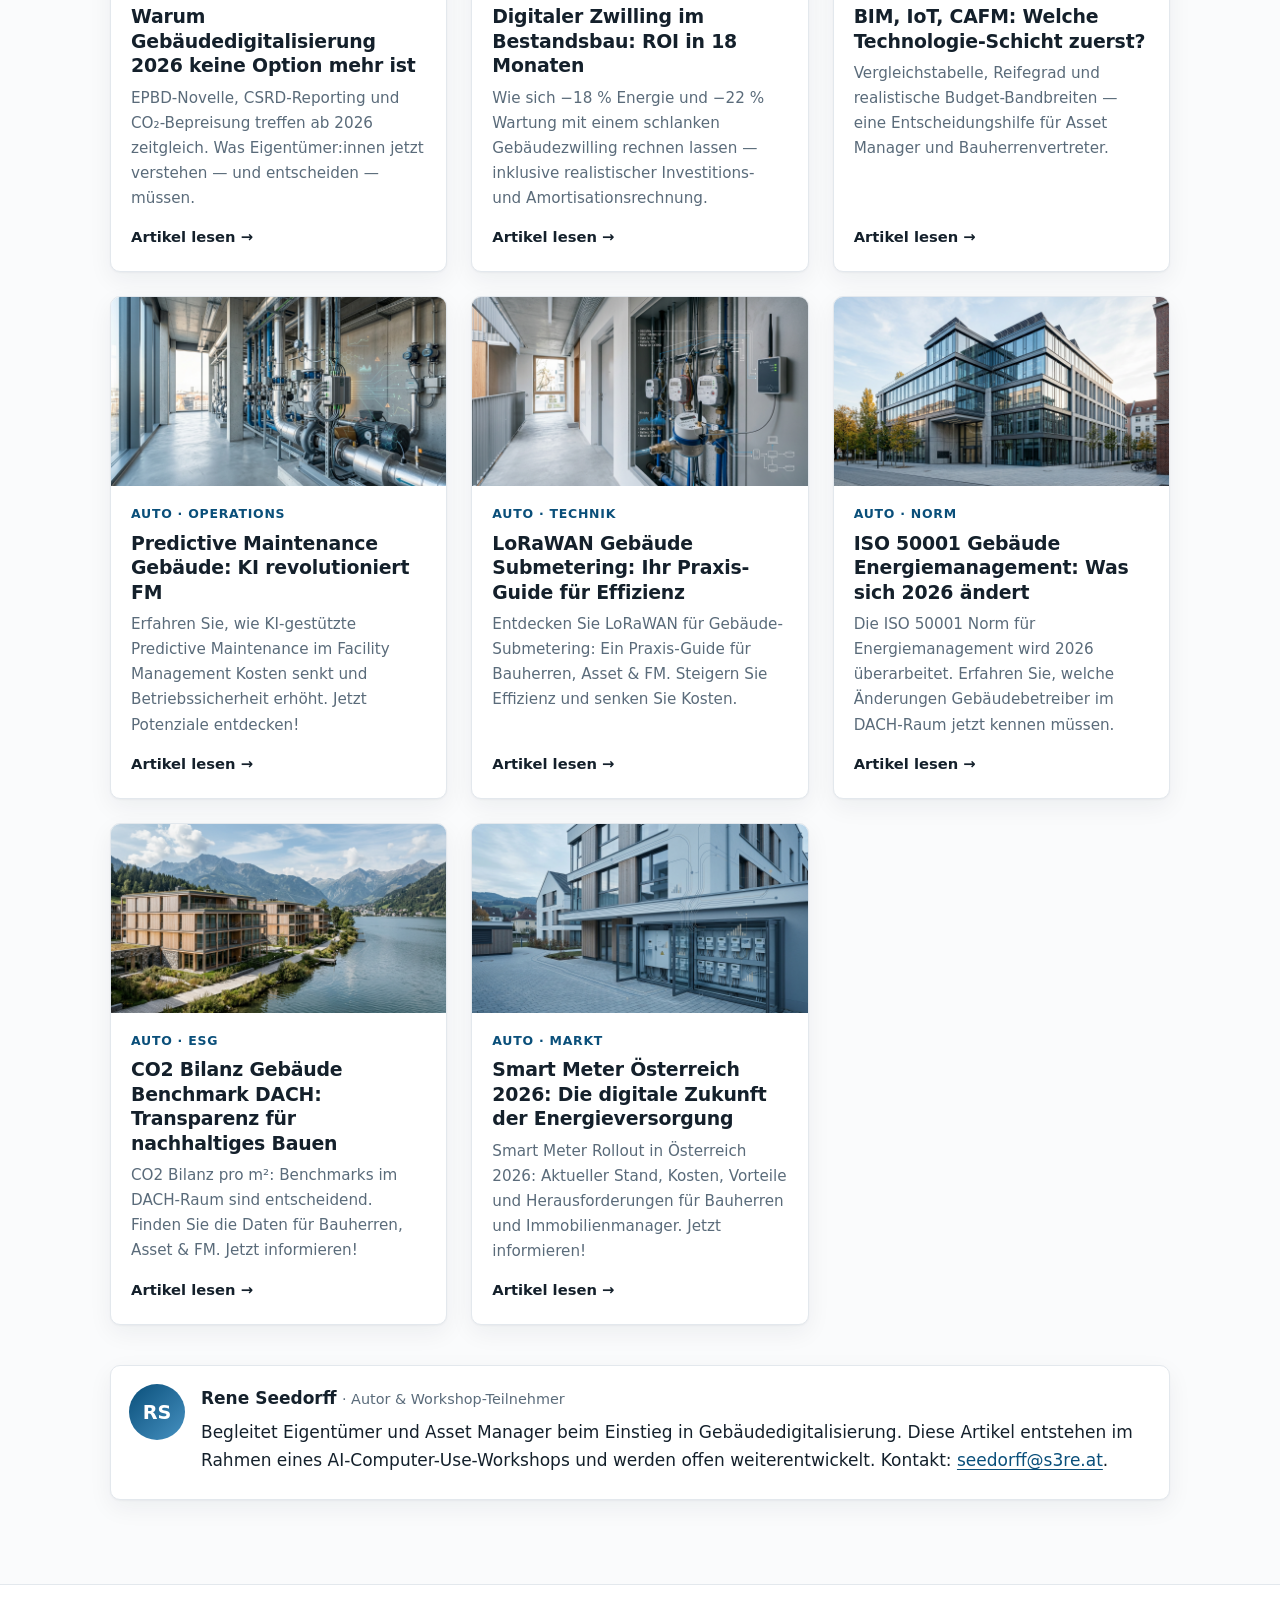
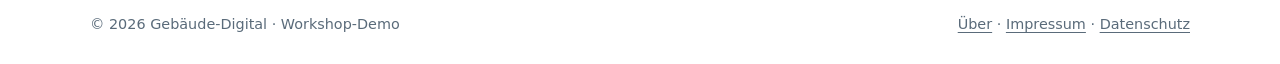
==== commit e10323aa: "auto: add article smart-meter-rollout-oesterreich-2026" ====
--- a/index.html
+++ b/index.html
@@ -143,6 +143,16 @@
       </div>
     </article>
 
+    <article class="card">
+      <a href="smart-meter-rollout-oesterreich-2026.html"><img src="assets/img/hero-smart-meter-rollout-oesterreich-2026.jpg" alt="Symbolbild Smart Meter Österreich 2026" width="1600" height="900" loading="lazy"></a>
+      <div class="card-body">
+        <div class="card-tag">Auto · Markt</div>
+        <h2><a href="smart-meter-rollout-oesterreich-2026.html">Smart Meter Österreich 2026: Die digitale Zukunft der Energieversorgung</a></h2>
+        <p>Smart Meter Rollout in Österreich 2026: Aktueller Stand, Kosten, Vorteile und Herausforderungen für Bauherren und Immobilienmanager. Jetzt informieren!</p>
+        <span class="more">Artikel lesen →</span>
+      </div>
+    </article>
+
   </div>
 
   <section class="author">
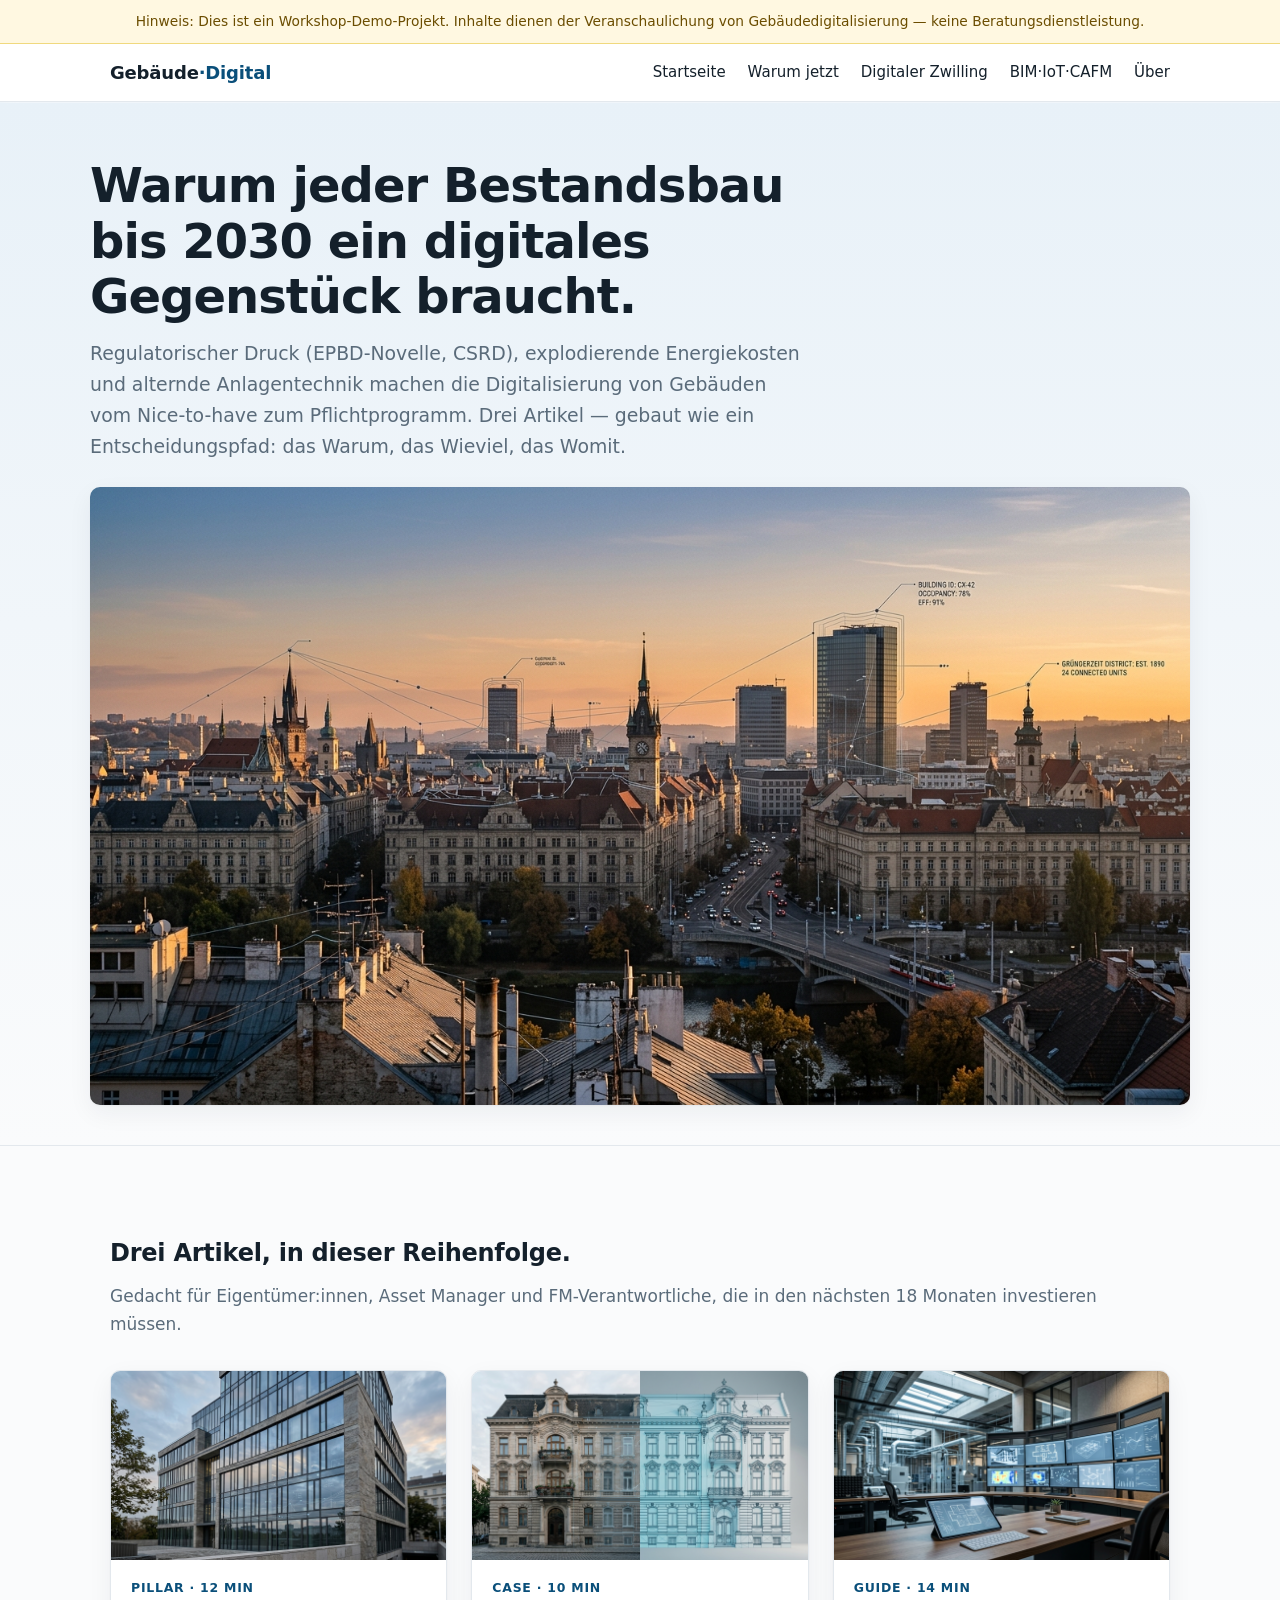
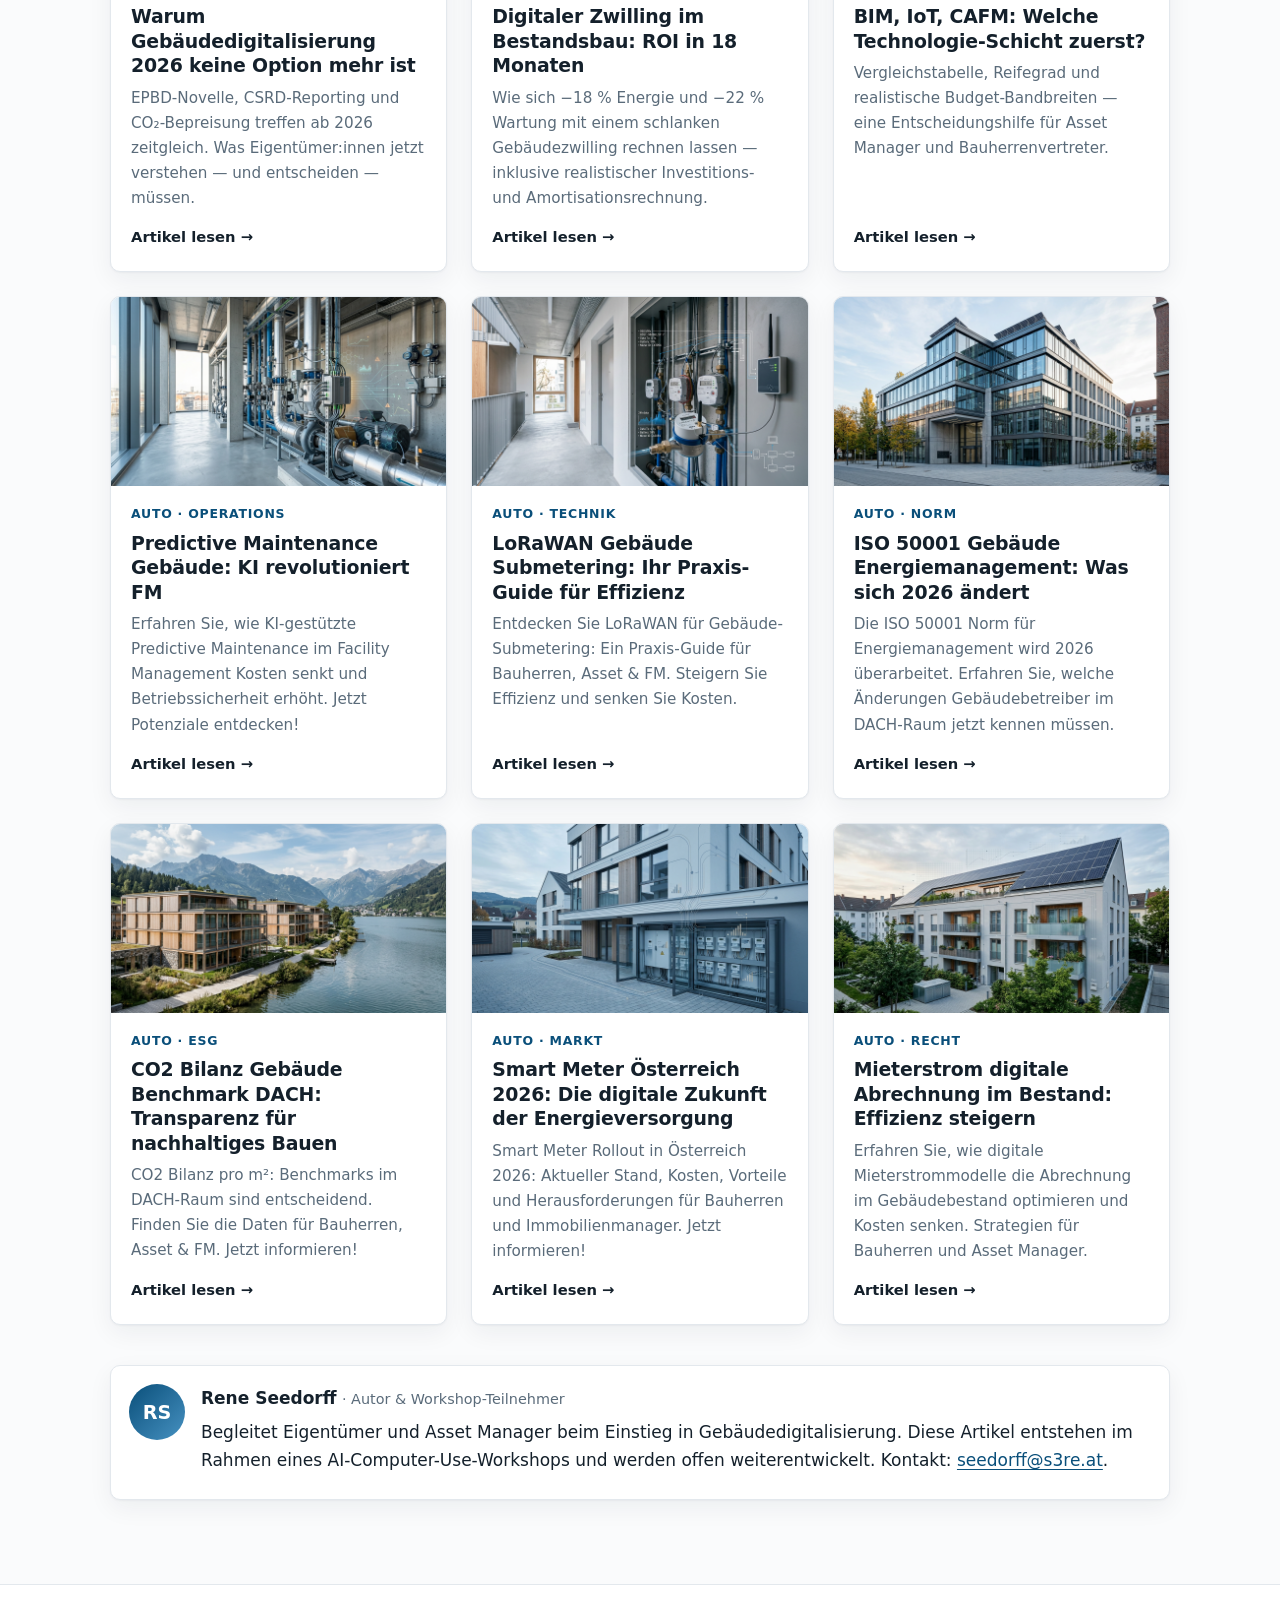
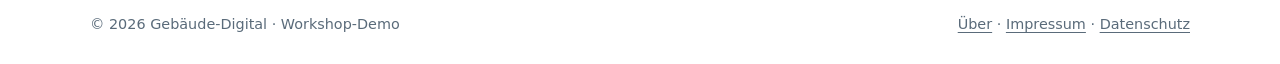
==== commit 35ae49d2: "auto: add article mieterstrom-modelle-digitale-abrechnung" ====
--- a/index.html
+++ b/index.html
@@ -153,6 +153,16 @@
       </div>
     </article>
 
+    <article class="card">
+      <a href="mieterstrom-modelle-digitale-abrechnung.html"><img src="assets/img/hero-mieterstrom-modelle-digitale-abrechnung.jpg" alt="Symbolbild Mieterstrom digitale Abrechnung" width="1600" height="900" loading="lazy"></a>
+      <div class="card-body">
+        <div class="card-tag">Auto · Recht</div>
+        <h2><a href="mieterstrom-modelle-digitale-abrechnung.html">Mieterstrom digitale Abrechnung im Bestand: Effizienz steigern</a></h2>
+        <p>Erfahren Sie, wie digitale Mieterstrommodelle die Abrechnung im Gebäudebestand optimieren und Kosten senken. Strategien für Bauherren und Asset Manager.</p>
+        <span class="more">Artikel lesen →</span>
+      </div>
+    </article>
+
   </div>
 
   <section class="author">
